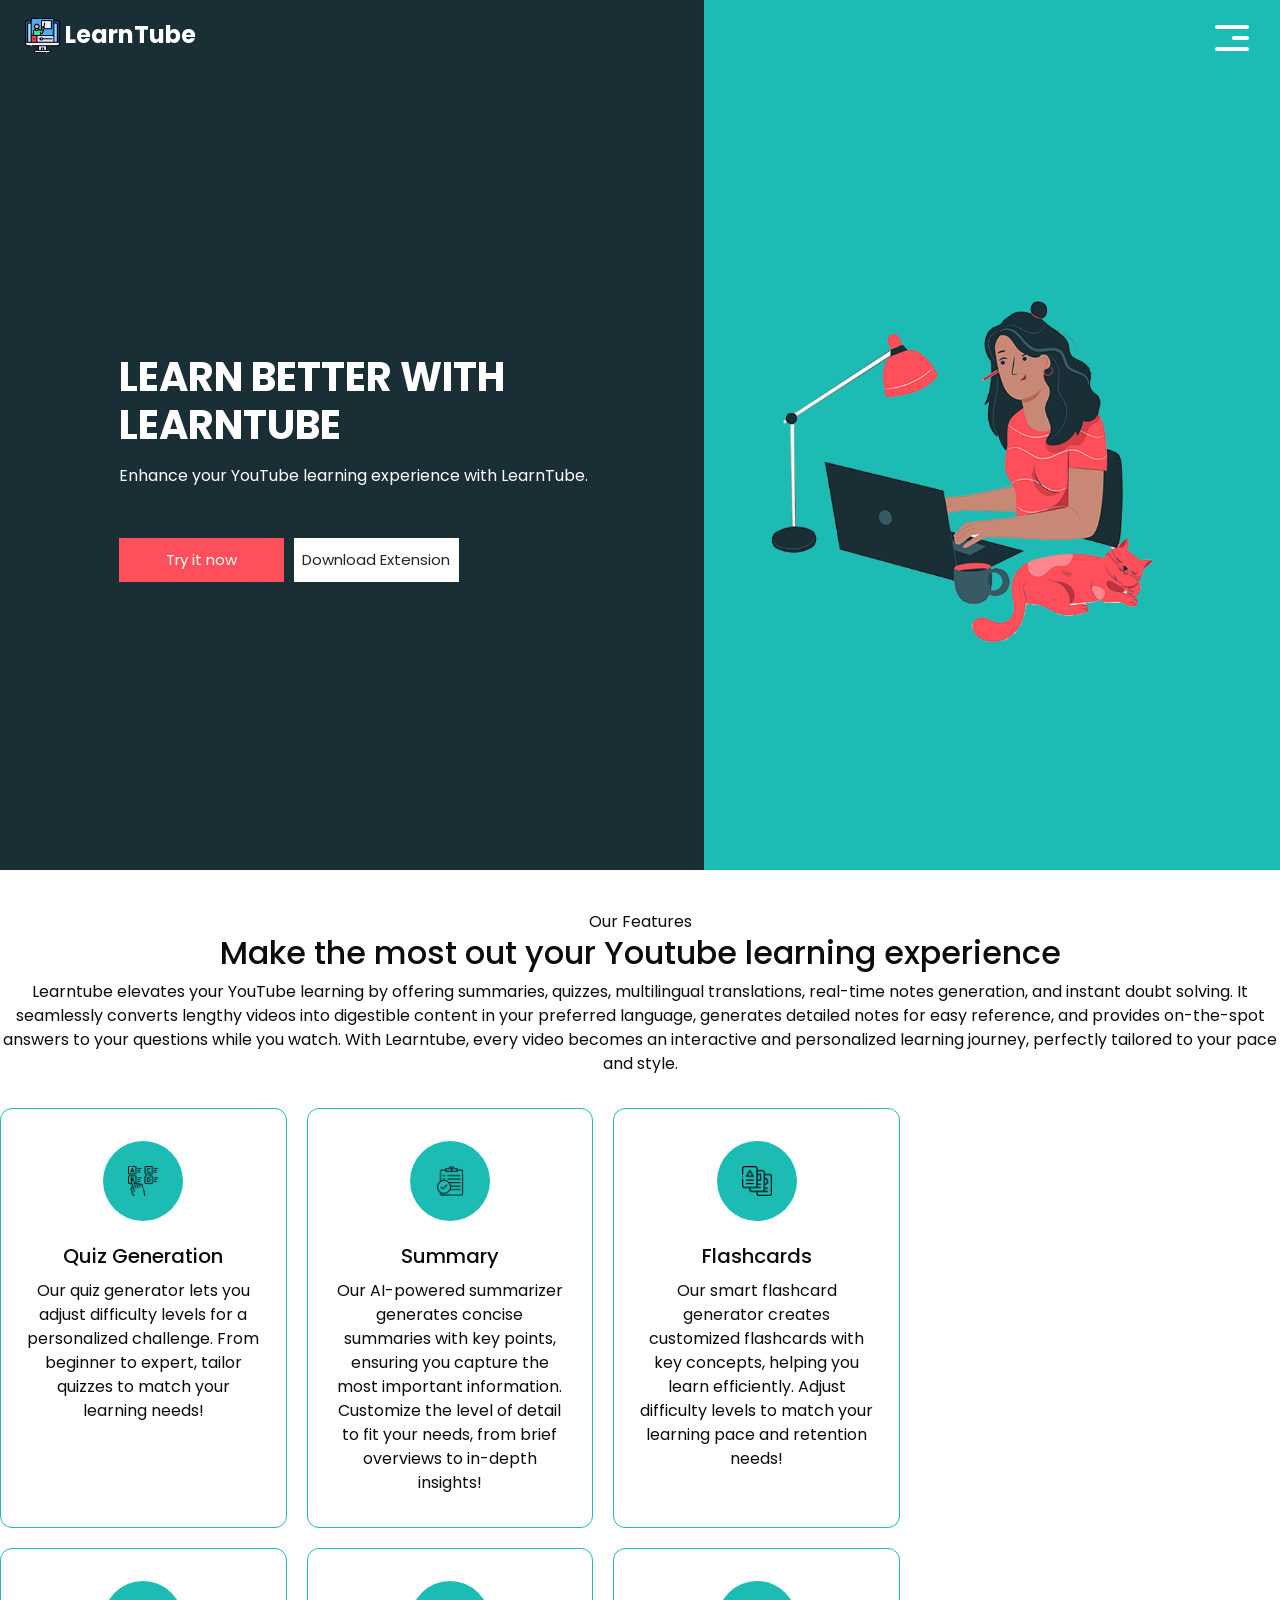
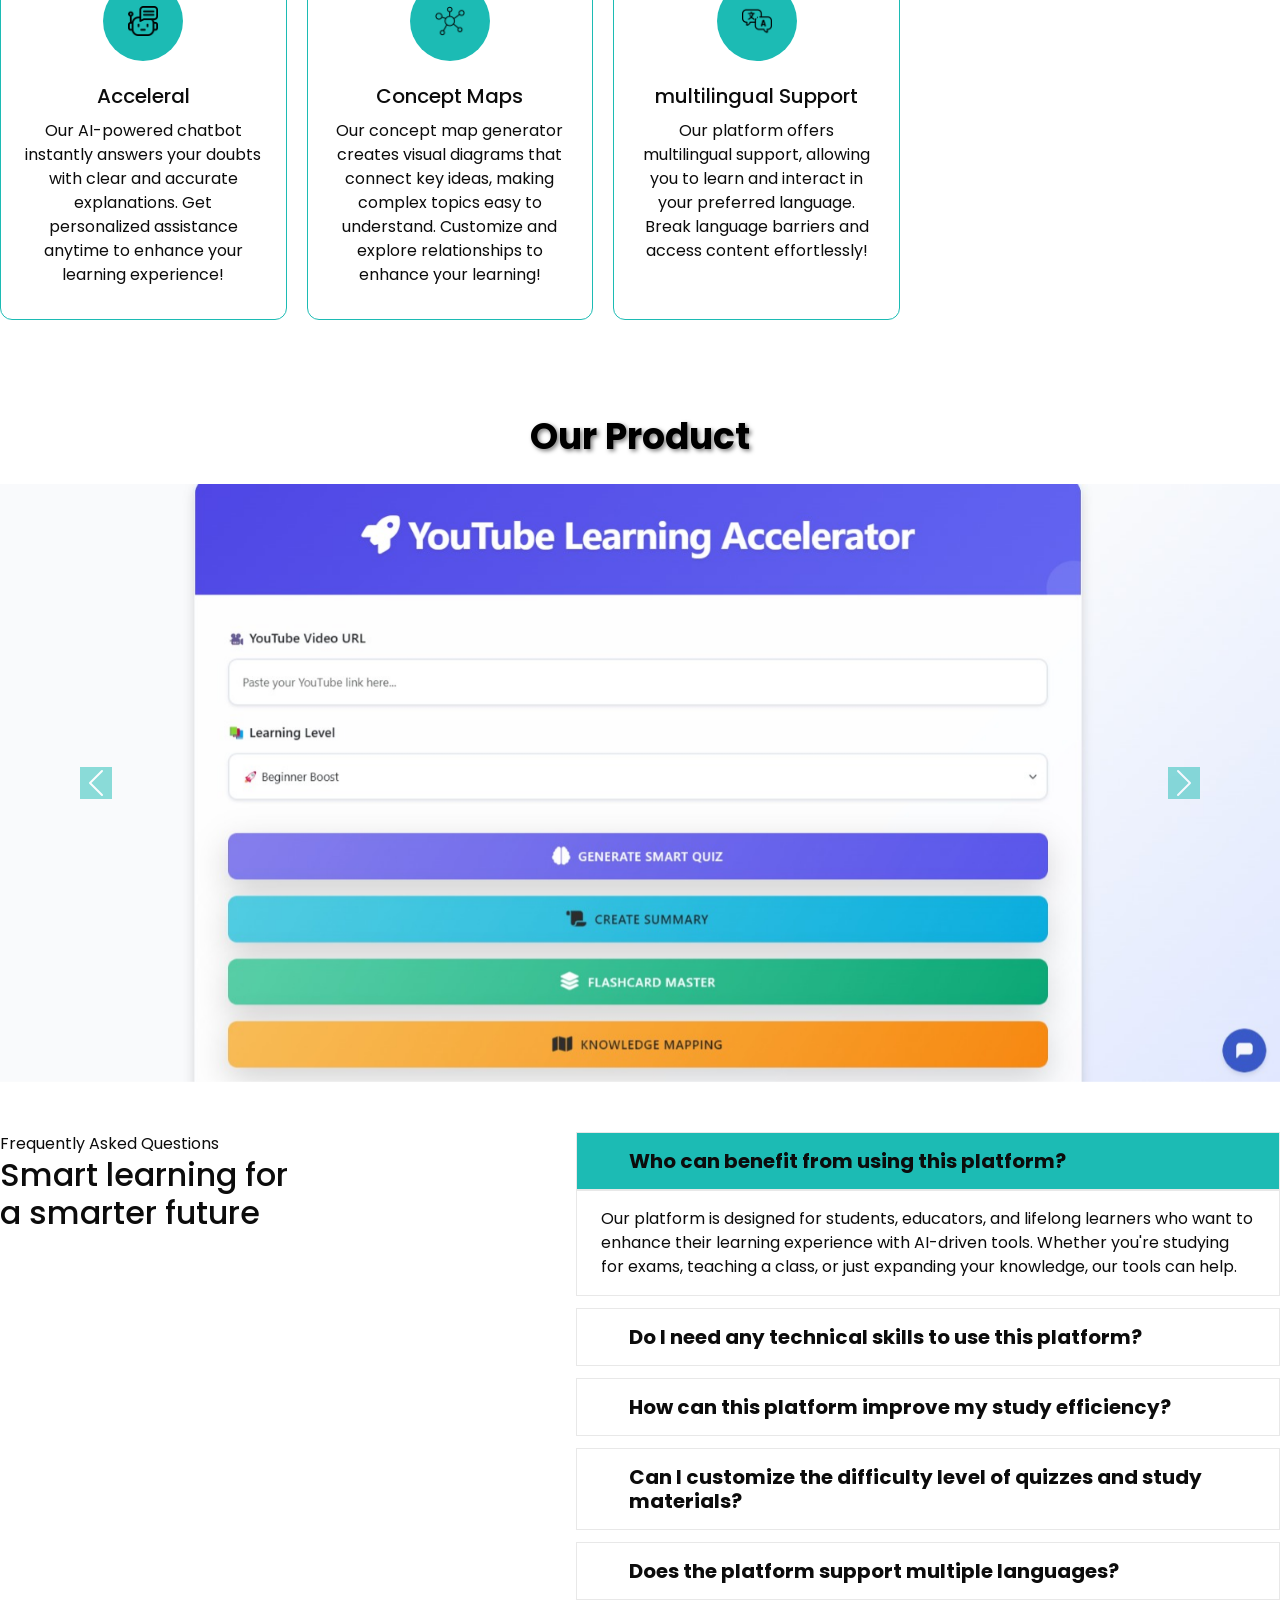
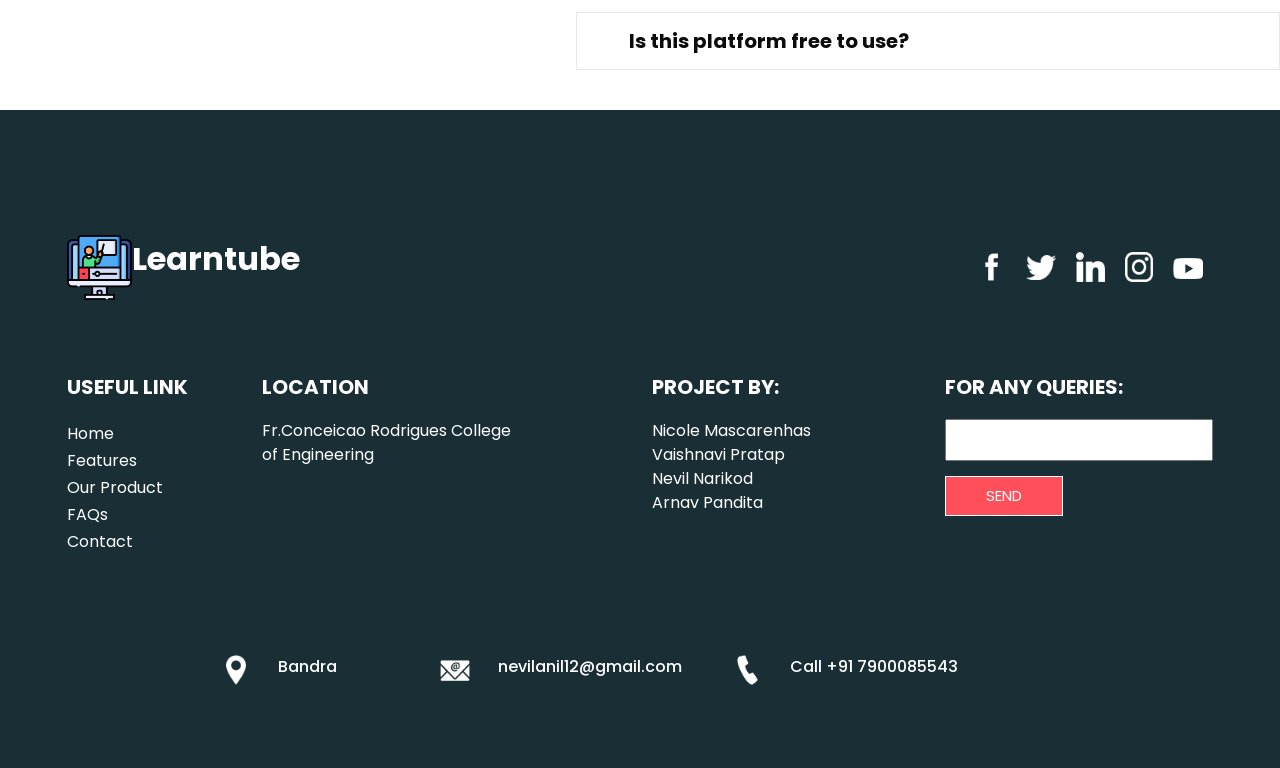
==== LearnTube website final/LearnTube website final/Learntube-html/index.html @ 172c5033 "first commit" ====
<!DOCTYPE html>
<html>

<head>
  <!-- Basic -->
  <meta charset="utf-8" />
  <meta http-equiv="X-UA-Compatible" content="IE=edge" />
  <!-- Mobile Metas -->
  <meta name="viewport" content="width=device-width, initial-scale=1, shrink-to-fit=no" />
  <!-- Site Metas -->
  <meta name="keywords" content="" />
  <meta name="description" content="" />
  <meta name="author" content="" />

  <title>LearnTube</title>

  <!-- bootstrap core css -->
  <link rel="stylesheet" type="text/css" href="css/bootstrap.css" />

  <link href="https://fonts.googleapis.com/css?family=Poppins:400,700&display=swap" rel="stylesheet">
  <link href="https://cdn.jsdelivr.net/npm/bootstrap@5.3.0-alpha1/dist/css/bootstrap.min.css" rel="stylesheet">
  <style>
    /* Ensure images fit within the carousel container */
    .learntube-carousel-img {
      width: 100%;
      height: auto; /* Maintain aspect ratio */
      object-fit: contain; /* Ensures the image fits fully without cropping */
    }

    /* Style the arrows (previous and next) */
    .carousel-control-prev-icon,
    .carousel-control-next-icon {
      background-color: #1cbbb4;  /* Make arrows black */
    }

    /* Add padding to the top and bottom of the carousel */
    .learntube-carousel-section {
      padding-top: 50px;
      padding-bottom: 50px;
    }

    /* Title at the top center */
    .carousel-product-title {
      color: #000000;
      font-size: 36px;
      font-weight: bold;
      text-align: center;
      margin-bottom: 20px; /* Space between title and carousel */
      text-shadow: 2px 2px 4px rgba(0, 0, 0, 0.5);
    }
  </style>
  <!-- Custom styles for this template -->
  <link href="css/style.css" rel="stylesheet" />
  <!-- responsive style -->
  <link href="css/responsive.css" rel="stylesheet" />
</head>

<body>
  <div class="hero_area">
    <!-- header section strats -->
    <header class="header_section">
      <div class="container-fluid">
        <nav class="navbar navbar-expand-lg custom_nav-container">
          <a class="navbar-brand" href="index.html">
            <img src="images/online-lesson.png" alt="" />
            <span>
              LearnTube
            </span>
          </a>
          <button class="navbar-toggler" type="button" data-toggle="collapse" data-target="#navbarSupportedContent" aria-controls="navbarSupportedContent" aria-expanded="false" aria-label="Toggle navigation">
            <span class="navbar-toggler-icon"></span>
          </button>

          <div class="collapse navbar-collapse" id="navbarSupportedContent">
            <ul class="navbar-nav  ">
              <li class="nav-item ">
                <a class="nav-link" href="#home">Home <span class="sr-only">(current)</span></a>
              </li>
              <li class="nav-item">
                <a class="nav-link" href="#features"> Features</a>
              </li>
              <li class="nav-item active">
                <a class="nav-link" href="#product">Our Product </a>
              </li>
              <li class="nav-item">
                <a class="nav-link" href="#faqs"> FAQs </a>
              </li>
              <li class="nav-item">
                <a class="nav-link" href="#info"> Contact </a>
              </li>
            </ul>
            <div class="user_option">
              <a href="">
                
              </a>
              
            </div>
          </div>
          <div>
            <div class="custom_menu-btn ">
              <button>
                <span class=" s-1">

                </span>
                <span class="s-2">

                </span>
                <span class="s-3">

                </span>
              </button>
            </div>
          </div>

        </nav>
      </div>
    </header>
    <!-- end header section -->
    <!-- slider section -->
    <section class="slider_section" id="home">
      <div class="container-fluid">
          <div class="row">
              <div class="col-md-5 offset-md-1">
                  <div class="detail-box">
                      <h1>
                          Learn better with LearnTube
                      </h1>
                      <p>
                          Enhance your YouTube learning experience with LearnTube.
                      </p>
                      <div class="btn-box">
                          <a href="http://localhost:5000/" class="btn-1">
                              Try it now
                          </a>
                          <a href="#" class="btn-2">
                              Download Extension
                          </a>
                      </div>
                  </div>
              </div>
              <div class="offset-md-1 col-md-4 img-container">
                  <div class="img-box">
                      <img src="images/slider-img.png" alt="LearnTube Image">
                  </div>
              </div>
          </div>
      </div>
  </section>
  
    <!-- end slider section -->
  </div>



  <!-- category section -->
<section id="services-1188">
  <div class="cs-container" id="features">
      <div class="cs-content">
          <span class="cs-topper">Our Features</span>
          <h2 class="cs-title">Make the most out your Youtube learning experience</h2>
          <p class="cs-text">
            Learntube elevates your YouTube learning by offering summaries, quizzes, multilingual translations, real-time notes generation, and instant doubt solving. It seamlessly converts lengthy videos into digestible content in your preferred language, generates detailed notes for easy reference, and provides on-the-spot answers to your questions while you watch. With Learntube, every video becomes an interactive and personalized learning journey, perfectly tailored to your pace and style.            </p>
          </p>
      </div>
      <ul class="cs-card-group">
          <li class="cs-item">
              <picture class="cs-picture">
                  <img class="cs-icon"
                          src="images/choose.png"
                          loading="lazy" decoding="async" alt="icon" width="33" height="38" aria-hidden="true">
              </picture>
              <!-- Text Grouped For Flexbox-->
              <div class="cs-text-group">
                  <h3 class="cs-h3">Quiz Generation</h3>
                  <p class="cs-item-text">Our quiz generator lets you adjust difficulty levels for a personalized challenge. From beginner to expert, tailor quizzes to match your learning needs!</p>
              </div>
          </li>
          <li class="cs-item">
              <picture class="cs-picture">
                  <img class="cs-icon" src="images/summary.png"
                          loading="lazy" decoding="async" alt="icon" width="33" height="38" aria-hidden="true">
              </picture>
              <!-- Text Grouped For Flexbox-->
              <div class="cs-text-group">
                  <h3 class="cs-h3">Summary</h3>
                  <p class="cs-item-text">Our AI-powered summarizer generates concise summaries with key points, ensuring you capture the most important information. Customize the level of detail to fit your needs, from brief overviews to in-depth insights!</p>
              </div>
          </li>
          <li class="cs-item">
              <picture class="cs-picture">
                  <img class="cs-icon"
                          src="images/flash-card.png"
                          loading="lazy" decoding="async" alt="icon" width="33" height="38" aria-hidden="true">
              </picture>
              <!-- Text Grouped For Flexbox-->
              <div class="cs-text-group">
                  <h3 class="cs-h3">Flashcards</h3>
                  <p class="cs-item-text">Our smart flashcard generator creates customized flashcards with key concepts, helping you learn efficiently. Adjust difficulty levels to match your learning pace and retention needs!</p>
              </div>
          </li>
          <li class="cs-item">
              <picture class="cs-picture">
                  <img class="cs-icon"
                          src="images/chatbot.png" loading="lazy"
                          decoding="async" alt="icon" width="33" height="38" aria-hidden="true">
              </picture>
              <!-- Text Grouped For Flexbox-->
              <div class="cs-text-group">
                  <h3 class="cs-h3">Acceleral</h3>
                  <p class="cs-item-text">Our AI-powered chatbot instantly answers your doubts with clear and accurate explanations. Get personalized assistance anytime to enhance your learning experience!</p>
              </div>
          </li>
          <li class="cs-item">
              <picture class="cs-picture">
                  <img class="cs-icon"
                          src="images/map.png" loading="lazy"
                          decoding="async" alt="icon" width="33" height="38" aria-hidden="true">
              </picture>
              <!-- Text Grouped For Flexbox-->
              <div class="cs-text-group">
                  <h3 class="cs-h3">Concept Maps</h3>
                  <p class="cs-item-text">Our concept map generator creates visual diagrams that connect key ideas, making complex topics easy to understand. Customize and explore relationships to enhance your learning!</p>
              </div>
          </li>
          <li class="cs-item">
              <picture class="cs-picture">
                  <img class="cs-icon"
                          src="images/translate (1).png"
                          loading="lazy" decoding="async" alt="icon" width="33" height="38" aria-hidden="true">
              </picture>
              <!-- Text Grouped For Flexbox-->
              <div class="cs-text-group">
                  <h3 class="cs-h3">multilingual Support</h3>
                  <p class="cs-item-text">Our platform offers multilingual support, allowing you to learn and interact in your preferred language. Break language barriers and access content effortlessly!</p>
              </div>
          </li>
      </ul>
      
  </div>
</section>
                              

  <!-- end category section -->

  <!-- about section -->
  <section class="learntube-carousel-section" id="product">
    <div class="carousel-product-title">Our Product</div>
    <div id="learntubeCarousel" class="carousel slide" data-bs-ride="carousel">
      <!-- Inner wrapper for carousel items -->
      <div class="carousel-inner">
        <!-- First image -->
        <div class="carousel-item active">
          <img src="images/Learntube1.jpg" class="d-block w-100 learntube-carousel-img" alt="Image 1">
        </div>
        <!-- Second image -->
        <div class="carousel-item">
          <img src="images/Learntube2.jpg" class="d-block w-100 learntube-carousel-img" alt="Image 2">
        </div>
        <!-- Third image -->
        <div class="carousel-item">
          <img src="images/Learntube3.jpg" class="d-block w-100 learntube-carousel-img" alt="Image 3">
        </div>
        <!-- Fourth image -->
        <div class="carousel-item">
          <img src="images/Learntube4.jpg" class="d-block w-100 learntube-carousel-img" alt="Image 4">
        </div>
        <!-- Fifth image -->
        <div class="carousel-item">
          <img src="images/Learntube5.jpg" class="d-block w-100 learntube-carousel-img" alt="Image 5">
        </div>
        <!-- Sixth image -->
        <div class="carousel-item">
          <img src="images/Learntube6.jpg" class="d-block w-100 learntube-carousel-img" alt="Image 6">
        </div>
        <!-- Seventh image -->
        <div class="carousel-item">
          <img src="images/Learntube7.jpg" class="d-block w-100 learntube-carousel-img" alt="Image 7">
        </div>
      </div>
  
      <!-- Carousel controls (Previous and Next buttons) -->
      <button class="carousel-control-prev" type="button" data-bs-target="#learntubeCarousel" data-bs-slide="prev">
        <span class="carousel-control-prev-icon" aria-hidden="true"></span>
        <span class="visually-hidden">Previous</span>
      </button>
      <button class="carousel-control-next" type="button" data-bs-target="#learntubeCarousel" data-bs-slide="next">
        <span class="carousel-control-next-icon" aria-hidden="true"></span>
        <span class="visually-hidden">Next</span>
      </button>
    </div>
  </section>
  
  
  
  




  <!-- end about section -->

  <!-- freelance section -->

  <!-- ============================================ -->
<!--                    FAQ                       -->
<!-- ============================================ -->

<section id="faq-1741">
  <div class="cs-container" id="faqs">
      <div class="cs-content">
          <span class="cs-topper">Frequently Asked Questions</span>
          <h2 class="cs-title">Smart learning for a smarter future</h2>
          
      </div>
      <div class="cs-flex-group">
          <ul class="cs-faq-group">
              <!-- Active class added as default -->
              <li class="cs-faq-item active">
                  <button class="cs-button">
                      <span class="cs-button-text">
                        Who can benefit from using this platform?
                      </span>
                  </button>
                  <p class="cs-item-text">
                    Our platform is designed for students, educators, and lifelong learners who want to enhance their learning experience with AI-driven tools. Whether you're studying for exams, teaching a class, or just expanding your knowledge, our tools can help.                  </p>
              </li>
              <li class="cs-faq-item">
                  <button class="cs-button">
                      <span class="cs-button-text">
                        Do I need any technical skills to use this platform?
                      </span>
                  </button>
                  <p class="cs-item-text">
                    No, our platform is user-friendly and requires no technical expertise. Simply select the tools you need, and our system will handle the rest, making learning accessible for everyone.
                  </p>
              </li>
              <li class="cs-faq-item">
                  <button class="cs-button">
                      <span class="cs-button-text">
                        How can this platform improve my study efficiency?
                      </span>
                  </button>
                  <p class="cs-item-text">
                    By automating tasks like summarization, quiz creation, and flashcard generation, our platform helps you focus on understanding concepts rather than organizing materials. This saves time and allows for more effective learning. 
                  </p>
              </li>
              <li class="cs-faq-item">
                  <button class="cs-button">
                      <span class="cs-button-text">
                        Can I customize the difficulty level of quizzes and study materials?
                      </span>
                  </button>
                  <p class="cs-item-text">
                    Yes! Our platform allows you to adjust the difficulty level of quizzes and summaries based on your learning needs. Whether you're a beginner or an advanced learner, you can tailor the content to match your skill level. 
                  </p>
              </li>
              <li class="cs-faq-item">
                  <button class="cs-button">
                      <span class="cs-button-text">
                        Does the platform support multiple languages?
                      </span>
                  </button>
                  <p class="cs-item-text">
                    Yes, our multilingual support ensures that users can generate quizzes, summaries, and flashcards in different languages. This makes learning more accessible and inclusive for a global audience. 
                  </p>
              </li>
              <li class="cs-faq-item">
                  <button class="cs-button">
                      <span class="cs-button-text">
                        Is this platform free to use?
                      </span>
                  </button>
                  <p class="cs-item-text">
                    We offer both free and premium plans, so you can access core features at no cost or upgrade for additional benefits. This way, you can explore the platform before deciding if advanced features are right for you. 
                  </p>
              </li>
          </ul>
      </div>
  </div>
  
</section>
                              
  <!-- end freelance section -->





  <!-- info section -->

  <section class="info_section ">
    <div class="info_container layout_padding-top" id="info">
      <div class="container">
        <div class="info_top">
          <div class="info_logo">
            <img src="images/online-lesson.png" alt="" />
            <span>
              Learntube
            </span>
          </div>
          <div class="social_box">
            <a href="#">
              <img src="images/fb.png" alt="">
            </a>
            <a href="#">
              <img src="images/twitter.png" alt="">
            </a>
            <a href="#">
              <img src="images/linkedin.png" alt="">
            </a>
            <a href="#">
              <img src="images/instagram.png" alt="">
            </a>
            <a href="#">
              <img src="images/youtube.png" alt="">
            </a>
          </div>
        </div>

        <div class="info_main">
          <div class="row">
            <div class="col-md-3 col-lg-2">
              <div class="info_link-box">
                <h5>
                  Useful Link
                </h5>
                <ul>
                  <li class=" active">
                    <a class="" href="#home">Home <span class="sr-only">(current)</span></a>
                  </li>
                  <li class="">
                    <a class="" href="#features">Features </a>
                  </li>
                  <li class="">
                    <a class="" href="#product">Our Product </a>
                  </li>
                  <li class="">
                    <a class="" href="#faqs">FAQs </a>
                  </li>
                  <li class="">
                    <a class="" href="#info">Contact </a>
                  </li>
                </ul>
              </div>
            </div>
            <div class="col-md-3 ">
              <h5>
                Location
              </h5>
              <p>
                Fr.Conceicao Rodrigues College of Engineering
              </p>
            </div>

            <div class="col-md-3 col-lg-2 offset-lg-1">
              <h5>
                Project by:
              </h5>
              <p>
                Nicole Mascarenhas<br>
                Vaishnavi Pratap<br>
                Nevil Narikod<br>
                Arnav Pandita<br>
              </p>
            </div>

            <div class="col-md-3  offset-lg-1">
              <div class="info_form ">
                <h5>
                  For any queries:
                </h5>
                <form action="">
                  <input type="email" placeholder="">
                  <button>
                    Send
                  </button>
                </form>
              </div>
            </div>
          </div>
        </div>
        <div class="row">
          <div class="col-lg-9 col-md-10 mx-auto">
            <div class="info_contact layout_padding2">
              <div class="row">
                <div class="col-md-3">
                  <a href="#" class="link-box">
                    <div class="img-box">
                      <img src="images/location.png" alt="">
                    </div>
                    <div class="detail-box">
                      <h6>
                        Bandra
                      </h6>
                    </div>
                  </a>
                </div>
                <div class="col-md-4">
                  <a href="#" class="link-box">
                    <div class="img-box">
                      <img src="images/mail.png" alt="">
                    </div>
                    <div class="detail-box">
                      <h6>
                        nevilanil12@gmail.com
                      </h6>
                    </div>
                  </a>
                </div>
                <div class="col-md-5">
                  <a href="#" class="link-box">
                    <div class="img-box">
                      <img src="images/call.png" alt="">
                    </div>
                    <div class="detail-box">
                      <h6>
                        Call +91 7900085543
                      </h6>
                    </div>
                  </a>
                </div>
              </div>
            </div>
          </div>
        </div>

      </div>
    </div>
  </section>

  <!-- end info section -->

  <script src="js/jquery-3.4.1.min.js"></script>
  <script src="js/bootstrap.js"></script>
  <script src="js/custom.js"></script>
  <script src="https://code.jquery.com/jquery-3.6.0.min.js"></script>
  <!-- Include Bootstrap CSS and JS (Bootstrap 5.3.x) -->
  
  <script src="https://cdn.jsdelivr.net/npm/bootstrap@5.3.0-alpha1/dist/js/bootstrap.bundle.min.js"></script>


</body>
</body>

</html>
---- LearnTube website final/LearnTube website final/Learntube-html/css/style.css ----
body {
  font-family: 'Poppins', sans-serif;
  color: #0c0c0c;
  background-color: #ffffff;
}

.layout_padding {
  padding-top: 90px;
  padding-bottom: 90px;
}



.layout_padding2 {
  padding: 45px 0;
}

.layout_padding2-top {
  padding-top: 45px;
  padding-bottom: 45px;
}

.layout_padding2-bottom {
  padding-bottom: 45px;
}

.layout_padding-top {
  padding-top: 90px;
}

.layout_padding-bottom {
  padding-bottom: 90px;
}

.heading_container {
  display: -webkit-box;
  display: -ms-flexbox;
  display: flex;
}

.heading_container h2 {
  font-weight: bold;
  text-transform: uppercase;
}

/*header section*/
.hero_area {
  height: calc(100vh - 30px);
  background: -webkit-gradient(linear, left top, right top, color-stop(55%, #1a2e35), color-stop(55%, #1cbbb4));
  background: linear-gradient(to right, #1a2e35 55%, #1cbbb4 55%);
  display: -webkit-box;
  display: -ms-flexbox;
  display: flex;
  -webkit-box-orient: vertical;
  -webkit-box-direction: normal;
      -ms-flex-direction: column;
          flex-direction: column;
  position: relative;
}

.sub_page .hero_area {
  height: auto;
  background: none;
  background-color: #1a2e35;
}

.hero_area.sub_pages {
  height: auto;
}

.header_section {
  overflow-x: hidden;
}

.header_section .container-fluid {
  padding-right: 25px;
  padding-left: 25px;
}

.header_section .nav_container {
  margin: 0 auto;
}

.header_section .user_option {
  display: -webkit-box;
  display: -ms-flexbox;
  display: flex;
  -webkit-box-align: center;
      -ms-flex-align: center;
          align-items: center;
}

.header_section .user_option a {
  display: -webkit-box;
  display: -ms-flexbox;
  display: flex;
  color: #ffffff;
  -webkit-box-align: center;
      -ms-flex-align: center;
          align-items: center;
}

.header_section .user_option a img {
  min-width: 20px;
  height: 20px;
  margin-right: 5px;
}

.custom_nav-container.navbar-expand-lg .navbar-nav .nav-item .nav-link {
  padding: 10px 15px;
  color: #ffffff;
  text-align: center;
}

a,
a:hover,
a:focus {
  text-decoration: none;
}

a:hover,
a:focus {
  color: initial;
}

.btn,
.btn:focus {
  outline: none !important;
  -webkit-box-shadow: none;
          box-shadow: none;
}

.custom_nav-container .nav_search-btn {
  background-image: url(../images/search-icon.png);
  background-size: 17px;
  background-repeat: no-repeat;
  background-position-y: 7px;
  width: 35px;
  height: 35px;
  padding: 0;
  border: none;
}

.custom_nav-container form {
  padding-top: 7px;
}

.navbar-brand {
  margin-right: 5%;
  display: -webkit-box;
  display: -ms-flexbox;
  display: flex;
  -webkit-box-align: center;
      -ms-flex-align: center;
          align-items: center;
}

.navbar-brand img {
  width: 35px;
  margin-right: 5px;
}

.navbar-brand span {
  font-weight: bold;
  color: #ffffff;
  font-size: 24px;
}

.custom_nav-container {
  z-index: 99999;
  padding: 0;
  height: 70px;
}

.custom_nav-container .navbar-toggler {
  outline: none;
}

.custom_nav-container .navbar-toggler .navbar-toggler-icon {
  background-image: url(../images/menu.png);
  background-size: 30px;
  width: 32px;
  height: 32px;
}

.lg_toggl-btn {
  background-color: transparent;
  border: none;
  outline: none;
  width: 56px;
  height: 40px;
  cursor: pointer;
}

.lg_toggl-btn:focus {
  outline: none;
}

.login_btn-container {
  padding-top: 30px;
}

.login_btn-container a {
  color: #1cbbb4;
  text-transform: uppercase;
}

/*end header section*/
/* slider section */
.slider_section {
  -webkit-box-flex: 1;
      -ms-flex: 1;
          flex: 1;
  display: -webkit-box;
  display: -ms-flexbox;
  display: flex;
  -webkit-box-align: center;
      -ms-flex-align: center;
          align-items: center;
  position: relative;
}

.slider_section .row {
  -webkit-box-align: center;
      -ms-flex-align: center;
          align-items: center;
}

.slider_section .row > div {
  position: unset;
}

.slider_section .detail-box h1 {
  color: #ffffff;
  font-weight: bold;
  text-transform: uppercase;
}

.slider_section .detail-box p {
  color: #ffffff;
  margin-top: 15px;
}

.slider_section .detail-box .btn-box {
  display: -webkit-box;
  display: -ms-flexbox;
  display: flex;
  -ms-flex-wrap: wrap;
      flex-wrap: wrap;
  margin: 45px -5px 0 -5px;
}

.slider_section .detail-box .btn-box a {
  text-align: center;
  width: 165px;
  font-size: 15px;
  margin: 5px;
}

.slider_section .detail-box .btn-box .btn-1 {
  display: inline-block;
  padding: 10px 0;
  background-color: #ff4f5a;
  color: #ffffff;
  -webkit-transition: all 0.3s;
  transition: all 0.3s;
  border: 1px solid transparent;
  border-radius: 0;
}

.slider_section .detail-box .btn-box .btn-1:hover {
  background-color: transparent;
  border-color: #ff4f5a;
  color: #ff4f5a;
}

.slider_section .detail-box .btn-box .btn-2 {
  display: inline-block;
  padding: 10px 0;
  background-color: #ffffff;
  color: #252525;
  -webkit-transition: all 0.3s;
  transition: all 0.3s;
  border: 1px solid transparent;
  border-radius: 0;
}

.slider_section .detail-box .btn-box .btn-2:hover {
  background-color: transparent;
  border-color: #ffffff;
  color: #ffffff;
}

.slider_section .img-container .img-box img {
  width: 100%;
}

.slider_section #carouselExampleIndicators {
  position: unset;
  width: 100%;
}

.slider_section .carousel_btn-container {
  width: 120px;
  position: absolute;
  bottom: 0;
  display: -webkit-box;
  display: -ms-flexbox;
  display: flex;
  -webkit-box-pack: justify;
      -ms-flex-pack: justify;
          justify-content: space-between;
  left: 8.5%;
  z-index: 999;
  -webkit-transform: translateY(50%);
          transform: translateY(50%);
}

.slider_section .carousel_btn-container .carousel-control-prev,
.slider_section .carousel_btn-container .carousel-control-next {
  position: relative;
  width: 55px;
  height: 55px;
  border: none;
  border-radius: 100%;
  opacity: 1;
  background-repeat: no-repeat;
  background-size: 14px;
  background-position: center;
  background-color: #1cbbb4;
  margin: 2px;
}

.slider_section .carousel_btn-container .carousel-control-prev:hover,
.slider_section .carousel_btn-container .carousel-control-next:hover {
  background-color: #ff4f5a;
}

.slider_section .carousel_btn-container .carousel-control-prev {
  background-image: url(../images/prev.png);
}

.slider_section .carousel_btn-container .carousel-control-next {
  background-image: url(../images/next.png);
}

.slider_section ol.carousel-indicators {
  margin: 0;
  width: 75px;
  bottom: 45px;
  left: initial;
  right: 25px;
}

.slider_section ol.carousel-indicators li {
  border-radius: 100%;
  text-indent: 0px;
  text-align: center;
  line-height: 55px;
  color: #ffffff;
  background-color: transparent;
  opacity: 1;
  display: none;
}

.slider_section ol.carousel-indicators li.active {
  display: block;
}

.experience_section .row {
  -webkit-box-align: center;
      -ms-flex-align: center;
          align-items: center;
}

.experience_section .detail-box p {
  margin-top: 20px;
}

.experience_section .detail-box .btn-box {
  display: -webkit-box;
  display: -ms-flexbox;
  display: flex;
  -ms-flex-wrap: wrap;
      flex-wrap: wrap;
  margin: 45px -5px 0 -5px;
}

.experience_section .detail-box .btn-box a {
  text-align: center;
  width: 165px;
  font-size: 15px;
  margin: 5px;
}

.experience_section .detail-box .btn-box .btn-1 {
  display: inline-block;
  padding: 10px 0;
  background-color: #ff4f5a;
  color: #ffffff;
  -webkit-transition: all 0.3s;
  transition: all 0.3s;
  border: 1px solid transparent;
  border-radius: 0;
}

.experience_section .detail-box .btn-box .btn-1:hover {
  background-color: transparent;
  border-color: #ff4f5a;
  color: #ff4f5a;
}

.experience_section .detail-box .btn-box .btn-2 {
  display: inline-block;
  padding: 10px 0;
  background-color: #1a2e35;
  color: #ffffff;
  -webkit-transition: all 0.3s;
  transition: all 0.3s;
  border: 1px solid transparent;
  border-radius: 0;
}

.experience_section .detail-box .btn-box .btn-2:hover {
  background-color: transparent;
  border-color: #1a2e35;
  color: #1a2e35;
}

.experience_section .img-box img {
  width: 100%;
}

.category_section {
  background-color: #1cbbb4;
  color: #ffffff;
  text-align: center;
}

.category_section .heading_container {
  -webkit-box-pack: center;
      -ms-flex-pack: center;
          justify-content: center;
}

.category_section .heading_container h2 {
  border-bottom: 1px solid #ffffff;
}

.category_section .category_container {
  display: -webkit-box;
  display: -ms-flexbox;
  display: flex;
  -ms-flex-wrap: wrap;
      flex-wrap: wrap;
  -webkit-box-pack: justify;
      -ms-flex-pack: justify;
          justify-content: space-between;
  margin-top: 25px;
}

.category_section .category_container .box {
  display: -webkit-box;
  display: -ms-flexbox;
  display: flex;
  -webkit-box-orient: vertical;
  -webkit-box-direction: normal;
      -ms-flex-direction: column;
          flex-direction: column;
  -webkit-box-align: center;
      -ms-flex-align: center;
          align-items: center;
  margin: 10px 0;
  min-width: 130px;
  -ms-flex-preferred-size: 26%;
      flex-basis: 26%;
}

.category_section .category_container .box .img-box {
  width: 120px;
  height: 120px;
  display: -webkit-box;
  display: -ms-flexbox;
  display: flex;
  -webkit-box-pack: center;
      -ms-flex-pack: center;
          justify-content: center;
  -webkit-box-align: center;
      -ms-flex-align: center;
          align-items: center;
}

.about_section {
  text-align: center;
}

.about_section .img-box img {
  width: 100%;
}

.about_section .detail-box h2 {
  font-weight: bold;
  text-transform: uppercase;
}

.about_section .detail-box p {
  margin-top: 15px;
}

.about_section .detail-box a {
  display: inline-block;
  padding: 10px 45px;
  background-color: #ff4f5a;
  color: #ffffff;
  -webkit-transition: all 0.3s;
  transition: all 0.3s;
  border: 1px solid transparent;
  border-radius: 0;
  margin-top: 25px;
}

.about_section .detail-box a:hover {
  background-color: transparent;
  border-color: #ff4f5a;
  color: #ff4f5a;
}

.freelance_section .row {
  -webkit-box-align: center;
      -ms-flex-align: center;
          align-items: center;
}

.freelance_section .tab_container .t-link-box {
  margin: 25px 0;
  display: -webkit-box;
  display: -ms-flexbox;
  display: flex;
  -webkit-box-align: center;
      -ms-flex-align: center;
          align-items: center;
  cursor: pointer;
}

.freelance_section .tab_container .t-link-box .img-box {
  width: 90px;
  height: 90px;
  min-width: 90px;
  min-height: 90px;
  display: -webkit-box;
  display: -ms-flexbox;
  display: flex;
  -webkit-box-pack: center;
      -ms-flex-pack: center;
          justify-content: center;
  -webkit-box-align: center;
      -ms-flex-align: center;
          align-items: center;
  background-color: #1a2e35;
  border-radius: 100%;
  margin-right: 35px;
}

.freelance_section .tab_container .t-link-box .img-box img {
  width: auto;
  height: auto;
  max-width: 45px;
  max-height: 45px;
}

.freelance_section .tab_container .t-link-box .detail-box h5 {
  font-weight: bold;
  color: #ff4f5a;
}

.freelance_section .tab_container .t-link-box .detail-box h3 {
  font-weight: bold;
  color: #252525;
}

.freelance_section .tab_container .t-link-box[aria-expanded="true"] .img-box, .freelance_section .tab_container .t-link-box:hover .img-box {
  background-color: #1cbbb4;
}

.freelance_section .img-box img {
  width: 100%;
}

.client_section .heading_container {
  -webkit-box-pack: center;
      -ms-flex-pack: center;
          justify-content: center;
  margin-bottom: 25px;
}

.client_section .detail-box {
  text-align: center;
  margin: 25px 35px;
  padding: 45px 65px 35px 65px;
  -webkit-box-shadow: 0px 0px 20px 0 rgba(0, 0, 0, 0.2);
          box-shadow: 0px 0px 20px 0 rgba(0, 0, 0, 0.2);
}

.client_section .detail-box h4 {
  font-weight: bold;
}

.client_section .detail-box p {
  margin-top: 15px;
  margin-bottom: 25px;
}

.client_section .carousel-control-prev,
.client_section .carousel-control-next {
  top: 50%;
  width: 65px;
  height: 65px;
  border: none;
  border-radius: 100%;
  opacity: 1;
  background-repeat: no-repeat;
  background-size: 10px;
  background-position: center;
  background-color: #1a2e35;
  margin: 2px;
  -webkit-transform: translateY(-50%);
          transform: translateY(-50%);
}

.client_section .carousel-control-prev {
  background-image: url(../images/prev-angle.png);
}

.client_section .carousel-control-next {
  background-image: url(../images/next-angle.png);
}

/* info section */
.info_section {
  position: relative;
  background-color: #1a2e35;
  color: #ffffff;
}

.info_section .heading_container {
  margin-bottom: 45px;
}

.info_section h5 {
  text-transform: uppercase;
  font-weight: bold;
  margin-bottom: 20px;
}

.info_section .info_top {
  display: -webkit-box;
  display: -ms-flexbox;
  display: flex;
  -webkit-box-align: center;
      -ms-flex-align: center;
          align-items: center;
  -webkit-box-pack: justify;
      -ms-flex-pack: justify;
          justify-content: space-between;
  margin-top: 35px;
  margin-bottom: 75px;
}

.info_section .info_top .info_logo {
  display: -webkit-box;
  display: -ms-flexbox;
  display: flex;
}

.info_section .info_top .info_logo img {
  width: 65px;
}

.info_section .info_top .info_logo span {
  color: #ffffff;
  font-weight: bold;
  font-size: 32px;
}

.info_section .info_top .social_box {
  display: -webkit-box;
  display: -ms-flexbox;
  display: flex;
  -webkit-box-align: center;
      -ms-flex-align: center;
          align-items: center;
}

.info_section .info_top .social_box a {
  margin: 0 10px;
}

.info_section .info_top .social_box a img {
  width: auto;
  height: auto;
  max-width: 30px;
  max-height: 30px;
}

.info_section a {
  text-transform: none;
}

.info_section ul {
  padding: 0;
}

.info_section ul li {
  list-style-type: none;
  margin: 3px 0;
}

.info_section ul li a {
  color: #ffffff;
}

.info_section .info_link-box {
  display: -webkit-box;
  display: -ms-flexbox;
  display: flex;
  -webkit-box-orient: vertical;
  -webkit-box-direction: normal;
      -ms-flex-direction: column;
          flex-direction: column;
}

.info_section .info_form form input {
  outline: none;
  width: 100%;
  padding: 7px 10px;
}

.info_section .info_form form button {
  display: inline-block;
  padding: 8px 40px;
  background-color: #ff4f5a;
  color: #ffffff;
  -webkit-transition: all 0.3s;
  transition: all 0.3s;
  border: 1px solid transparent;
  border-radius: 0;
  border: 1.5px solid #ffffff;
  margin-top: 15px;
  text-transform: uppercase;
  font-size: 15px;
}

.info_section .info_form form button:hover {
  background-color: transparent;
  border-color: #ff4f5a;
  color: #ff4f5a;
}

.info_section .info_contact .link-box {
  display: -webkit-box;
  display: -ms-flexbox;
  display: flex;
  -webkit-box-align: center;
      -ms-flex-align: center;
          align-items: center;
  margin: 30px 0;
  color: #ffffff;
}

.info_section .info_contact .link-box .img-box {
  display: -webkit-box;
  display: -ms-flexbox;
  display: flex;
  -webkit-box-pack: center;
      -ms-flex-pack: center;
          justify-content: center;
  -webkit-box-align: center;
      -ms-flex-align: center;
          align-items: center;
  min-width: 45px;
  min-height: 45px;
  margin-right: 20px;
}

.info_section .info_contact .link-box .img-box img {
  width: auto;
  height: auto;
  max-width: 30px;
  max-height: 30px;
}

/* end info section */
/* footer section*/
.footer_section {
  display: -webkit-box;
  display: -ms-flexbox;
  display: flex;
  -webkit-box-orient: vertical;
  -webkit-box-direction: normal;
      -ms-flex-direction: column;
          flex-direction: column;
  -webkit-box-pack: center;
      -ms-flex-pack: center;
          justify-content: center;
  background-color: #fdfeff;
}

.footer_section p {
  color: #171717;
  margin: 0;
  padding: 25px 0 20px 0;
  margin: 0 auto;
  text-align: center;
}

.footer_section a {
  color: #171717;
}

/* end footer section*/
#navbarSupportedContent {
  -webkit-transform: translateX(100vw);
          transform: translateX(100vw);
  opacity: 0;
  -webkit-transition: all 0.3s ease-in;
  transition: all 0.3s ease-in;
  -webkit-box-pack: justify;
      -ms-flex-pack: justify;
          justify-content: space-between;
  -webkit-box-align: center;
      -ms-flex-align: center;
          align-items: center;
}

#navbarSupportedContent.lg_nav-toggle {
  -webkit-transform: translateX(0);
          transform: translateX(0);
  opacity: 1;
}

.custom_menu-btn button {
  margin-top: 12px;
  outline: none;
  border: none;
  background-color: transparent;
}

.custom_menu-btn button span {
  display: block;
  width: 34px;
  height: 4px;
  background-color: #fff;
  margin: 7px 0;
  -webkit-transition: all 0.3s;
  transition: all 0.3s;
  border-radius: 10px;
}

.custom_menu-btn .s-2 {
  -webkit-transition: all 0.1s;
  transition: all 0.1s;
  width: 17px;
  margin-left: auto;
}

.menu_btn-style button .s-1 {
  -webkit-transform: rotate(45deg) translate(8px, 8px);
          transform: rotate(45deg) translate(8px, 8px);
}

.menu_btn-style button .s-2 {
  -webkit-transform: translateX(100px);
          transform: translateX(100px);
}

.menu_btn-style button .s-3 {
  -webkit-transform: rotate(-45deg) translate(8px, -8px);
          transform: rotate(-45deg) translate(8px, -8px);
}
/*# sourceMappingURL=style.css.map */

/*-- -------------------------- -->
<---          Services          -->
<--- -------------------------- -*/
/* Mobile - 360px */
@media only screen and (min-width: 0rem) {
  #services-1188 {
      padding: var(--sectionPadding);
  }
  #services-1188 .cs-container {
      max-width: 80rem;
      width: 100%;
      margin: auto;
      flex-direction: column;
      align-items: center;
      padding-top: 40px;
      padding-bottom: 40px;
      /* 48px - 64px */
      gap: clamp(3rem, 6vw, 4rem);
  }
  #services-1188 .cs-content {
      width: 100%;
      display: flex;
      flex-direction: column;
      /* centers content horizontally, set to flex-start to left align */
      align-items: center;
      /* set text align to left if content needs to be left aligned */
      text-align: center;
  }

  #services-1188 .cs-card-group {
      /* changes to 1280px at desktop */
      max-width: 56.25rem;
      width: 100%;
      margin: 0;
      padding: 0;
      display: grid;
      justify-content: center;
      gap: 1.5rem;
  }
  #services-1188 .cs-item {
      list-style: none;
      max-width: 23rem;
      width: 100%;
      margin: 0;
      box-sizing: border-box;
      padding: 2rem 1.5rem;
      border: 1px solid #1cbbb4;
      display: flex;
      flex-direction: column;
      align-items: center;
      text-align: left;
      border-radius: 12px;
  }

  #services-1188 .cs-item:hover {
    transform: translateY(-5px); /* Lift effect on hover */
    box-shadow: 0 8px 15px rgba(0, 0, 0, 0.1); /* Stronger shadow on hover */
  }
  
  #services-1188 .cs-picture {
      width: 5rem;
      height: 5rem;
      margin-bottom: 1.25rem;
      box-sizing: border-box;
      /* prevents border from affecting height and width */
      background-color: #1cbbb4;
      border-radius: 50%;
      display: flex;
      justify-content: center;
      align-items: center;
      position: relative;
      /* prevents flexbox from squishing it */
      flex: none;
  }
  #services-1188 .cs-icon {
      width: 1.875rem;
      height: auto;
      display: block;
      color: #1a2e35;
  }
  #services-1188 .cs-h3 {
      font-size: 1.25rem;
      line-height: 1.5em;
      margin: 0;
      margin-bottom: 0.5rem;
      color: var(--headerColor);
      text-align: center;
  }
  #services-1188 .cs-item-text {
      /* 14px - 16px */
      font-size: clamp(0.875rem, 1.5vw, 1rem);
      line-height: 1.5em;
      margin: 0;
      color: var(--bodyTextColor);
      text-align: center;
  }
  #services-1188 .cs-button-solid {
      font-size: 1rem;
      /* 46px - 56px */
      line-height: clamp(2.875rem, 5.5vw, 3.5rem);
      font-weight: 700;
      min-width: 9.375rem;
      margin: 0;
      /* prevents padding from adding to the width */
      box-sizing: border-box;
      padding: 0 1.5rem;
      color: #fff;
      background-color: var(--primary);
      text-decoration: none;
      display: inline-block;
      position: relative;
      z-index: 1;
      text-align: center;
  }
  #services-1188 .cs-button-solid:before {
      content: "";
      width: 0%;
      height: 100%;
      background: #000;
      opacity: 1;
      border-radius: 0.25rem;
      position: absolute;
      top: 0;
      left: 0;
      z-index: -1;
      transition: width 0.3s;
  }
  #services-1188 .cs-button-solid:hover:before {
      width: 100%;
  }
}
/* Tablet - 768px */
@media only screen and (min-width: 48rem) {
  #services-1188 .cs-card-group {
      grid-template-columns: repeat(3, 1fr);
      gap: 1.25rem;
  }
  #services-1188 .cs-item {
      margin: 0;
  }
}
/* Large Desktop - 1300px */
@media only screen and (min-width: 81.25rem) {
  #services-1188 .cs-card-group {
      max-width: 80rem;
  }
  #services-1188 .cs-item {
      max-width: none;
      padding: 2rem 1.5rem;
  }
}




/*-- -------------------------- -->
<---            FAQ             -->
<--- -------------------------- -*/

/* Mobile - 360px */
@media only screen and (min-width: 0rem) {
  #faq-1741 {
    padding: var(--sectionPadding);
    position: relative;
  }
  #faq-1741 .cs-container {
    width: 100%;
    /* changes to 1280px at desktop */
    max-width: 36.5rem;
    margin: auto;
    display: flex;
    flex-direction: column;
    align-items: center;
    padding-bottom: 40px;
    /* 48px - 64px */
    gap: clamp(3rem, 6vw, 4rem);
  }
  #faq-1741 .cs-content {
    /* set text align to left if content needs to be left aligned */
    text-align: center;
    width: 100%;
    display: flex;
    flex-direction: column;
    /* centers content horizontally, set to flex-start to left align */
    align-items: center;
  }
  #faq-1741 .cs-title {
    max-width: 15ch;
    margin: 0 0 2rem;
  }
  #faq-1741 .cs-button-solid {
    font-size: 1rem;
    font-weight: 700;
    /* 46px - 56px */
    line-height: clamp(2.875rem, 5.5vw, 3.5rem);
    text-align: center;
    text-decoration: none;
    min-width: 9.375rem;
    margin: 0;
    /* prevents padding from adding to the width */
    box-sizing: border-box;
    padding: 0 1.5rem;
    background-color: var(--primary);
    color: #fff;
    display: inline-block;
    position: relative;
    z-index: 1;
  }
  #faq-1741 .cs-button-solid:before {
    content: "";
    width: 0%;
    height: 100%;
    background: #000;
    opacity: 1;
    border-radius: 0.25rem;
    position: absolute;
    top: 0;
    left: 0;
    z-index: -1;
    transition: width 0.3s;
  }
  #faq-1741 .cs-button-solid:hover:before {
    width: 100%;
  }
  #faq-1741 .cs-faq-group {
    width: 100%;
    margin: 0;
    padding: 0;
    display: flex;
    flex-direction: column;
    justify-content: center;
    align-items: center;
    gap: 0.75rem;
  }
  #faq-1741 .cs-faq-item {
    list-style: none;
    width: 100%;
    /* clips all corners of the button that overlap the rounded border */
    overflow: hidden;
    transition: border-bottom 0.3s;
  }
  #faq-1741 .cs-faq-item.active .cs-button {
    background-color: #1cbbb4;
    color: var(--bodyTextColorWhite);
  }
  #faq-1741 .cs-faq-item.active .cs-button:before {
    background-color: var(--bodyTextColorWhite);
    transform: rotate(315deg);
  }
  #faq-1741 .cs-faq-item.active .cs-button:after {
    background-color: var(--bodyTextColorWhite);
    transform: rotate(-315deg);
  }
  #faq-1741 .cs-faq-item.active .cs-item-text {
    height: auto;
    /* 16px - 24px */
    padding: 1rem clamp(1rem, 2vw, 1.5rem);
    opacity: 1;
    border: 1px solid #e8e8e8;
  }
  #faq-1741 .cs-button {
    /* 16px - 20px */
    font-size: clamp(1rem, 2.5vw, 1.25rem);
    font-weight: bold;
    line-height: 1.2em;
    text-align: left;
    width: 100%;
    padding: 1rem;
    padding-left: 3.25rem;
    background-color: transparent;
    color: var(--headerColor);
    border: 1px solid #e8e8e8;
    display: block;
    position: relative;
    transition: background-color 0.3s, color 0.3s;
  }
  #faq-1741 .cs-button:hover {
    cursor: pointer;
  }
  #faq-1741 .cs-button:before {
    /* left line */
    content: "";
    width: 0.5rem;
    height: 0.125rem;
    background-color: var(--headerColor);
    opacity: 1;
    display: block;
    position: absolute;
    top: 45%;
    left: 1.125rem;
    transform: rotate(45deg);
    transition: transform 0.5s;
    /* animate the transform from the left side of the x axis, and the center of the y */
    transform-origin: left center;
  }
  #faq-1741 .cs-button:after {
    /* right line */
    content: "";
    width: 0.5rem;
    height: 0.125rem;
    background-color: var(--headerColor);
    opacity: 1;
    display: block;
    position: absolute;
    top: 45%;
    left: 1.3125rem;
    transform: rotate(-45deg);
    transition: transform 0.5s;
    /* animate the transform from the right side of the x axis, and the center of the y */
    transform-origin: right center;
  }
  #faq-1741 .cs-item-text {
    /* 14px - 16px */
    font-size: clamp(0.875rem, 1.5vw, 1rem);
    line-height: 1.5em;
    height: 0;
    margin: 0;
    /* clips the text so it doesn't show up */
    overflow: hidden;
    color: var(--bodyTextColor);
    opacity: 0;
    transition: opacity 0.3s, padding-bottom 0.3s;
  }
  #faq-1741 .cs-gallery {
    width: 100%;
    /* changes to 1720 at tablet */
    max-width: 36.5rem;
    margin: clamp(3rem, 6vw, 4rem) auto 0;
    padding: 0;
    display: grid;
    grid-template-columns: repeat(5, 1fr);
    /* 16px - 20px */
    gap: clamp(1rem, 1.5vw, 1.25rem);
  }
  #faq-1741 .cs-picture {
    /* 210px - 400px */
    min-height: clamp(13.125rem, 27vw, 25rem);
    display: block;
    grid-column: span 5;
    grid-row: span 1;
    position: relative;
  }
  #faq-1741 .cs-picture img {
    width: 100%;
    height: 100%;
    /* makes it act like a background image */
    object-fit: cover;
    position: absolute;
    top: 0;
    left: 0;
  }
}
/* Tablet - 768px */
@media only screen and (min-width: 48rem) {
  #faq-1741 .cs-gallery {
    max-width: 107.5rem;
  }
  #faq-1741 .cs-picture {
    grid-column: span 1;
  }
}
/* Desktop - 1024px */
@media only screen and (min-width: 64rem) {
  #faq-1741 .cs-container {
    max-width: 80rem;
    flex-direction: row;
    justify-content: space-between;
    align-items: stretch;
  }
  #faq-1741 .cs-content {
    text-align: left;
    width: 40%;
    align-items: flex-start;
    /* prevents flexbox from squishing it */
    flex: none;
  }
  #faq-1741 .cs-gallery {
    grid-template-columns: repeat(5, 1fr);
  }
  #faq-1741 .cs-picture {
    grid-column: span 1;
  }
  #faq-1741 .cs-picture:nth-of-type(4),
  #faq-1741 .cs-picture:nth-of-type(5) {
    grid-column: span 1;
  }
}
                                


/* Loading animation style */
.loading {
  display: none;
  border: 5px solid #f3f3f3; /* Light gray */
  border-top: 5px solid #3498db; /* Blue */
  border-radius: 50%;
  width: 30px;
  height: 30px;
  animation: spin 1s linear infinite;
  margin-left: 10px;
}

@keyframes spin {
  0% { transform: rotate(0deg); }
  100% { transform: rotate(360deg); }
}
---- LearnTube website final/LearnTube website final/Learntube-html/css/responsive.css ----
@media (max-width: 1120px) {}

@media (max-width: 992px) {
  .hero_area {
    height: auto;
  }

  #navbarSupportedContent {
    opacity: 1;
    transform: none;
    margin-top: 15px;
  }


  .navbar-toggler {
    padding: 0.25rem 0;
  }


  .header_section .user_option {
    display: none;
  }

  .custom_menu-btn {
    display: none;
  }

  .navbar-nav {
    align-items: center;
  }

  .custom_nav-container .navbar-toggler {
    margin-left: auto;
  }

  .custom_nav-container {
    padding: 15px 0;
    height: auto;
  }

  .slider_section {
    padding-top: 45px;
    padding-bottom: 120px;
  }

  .info_section .info_contact .link-box .img-box {
    margin-right: 8px;
  }

}

@media (max-width: 767px) {
  .hero_area {
    background: none;
    background-color: #1a2e35;
    /* background: linear-gradient(to bottom, #1a2e35 40%, #1cbbb4 40%); */
  }

  .slider_section {
    text-align: center;
    padding-bottom: 0;
  }

  .slider_section .detail-box {
    margin-bottom: 75px;
  }

  .slider_section .detail-box .btn-box {
    justify-content: center;
  }


  .img-container {
    padding: 0;
  }

  .slider_section .img-container .img-box {

    padding: 45px 0;
    background-color: #1cbbb4;
  }

  .experience_section .img-box {

    margin-bottom: 45px;

  }

  .category_section .category_container .box {
    flex-basis: 34%;
  }

  .client_section .detail-box {
    margin: 25px;
    padding: 45px 25px 35px 25px;
  }

  .client_section .carousel-control-prev,
  .client_section .carousel-control-next {
    top: 92%;
  }

  .info_section .info_top {

    flex-direction: column;

  }

  .info_section .info_top .social_box {
    margin-top: 35px;
  }

  .info_section .row>div {

    display: flex;
    flex-direction: column;
    align-items: center;
    text-align: center;
    margin-bottom: 25px;

  }

  .info_section .info_contact .link-box {
    margin: 0;
  }



}

@media (max-width: 576px) {
  .category_section .category_container {
    justify-content: center;
  }

  .category_section .category_container .box {
    flex-basis: 52%;
  }
}

@media (max-width: 480px) {}

@media (max-width: 420px) {
  .client_section .detail-box {
    margin: 25px 5px;
    box-shadow: 0px 0px 2px 0 rgba(0, 0, 0, 0.2);
  }

  .slider_section .carousel_btn-container {

    width: 100px;
  }

  .slider_section .carousel_btn-container .carousel-control-prev,
  .slider_section .carousel_btn-container .carousel-control-next {
    width: 45px;
    height: 45px;
    background-size: 12px;
  }

  .slider_section ol.carousel-indicators {
    right: 0;
  }

  .client_section .carousel-control-prev,
  .client_section .carousel-control-next {

    top: 95%;

  }


  .client_section .carousel-control-prev,
  .client_section .carousel-control-next {
    width: 50px;
    height: 50px;
    background-size: 8px;
  }

  .freelance_section .tab_container .t-link-box .detail-box h3 {
    font-size: 22px;
  }
}

@media (max-width: 360px) {}

@media (min-width: 1200px) {
  .container {
    max-width: 1170px;
  }
}
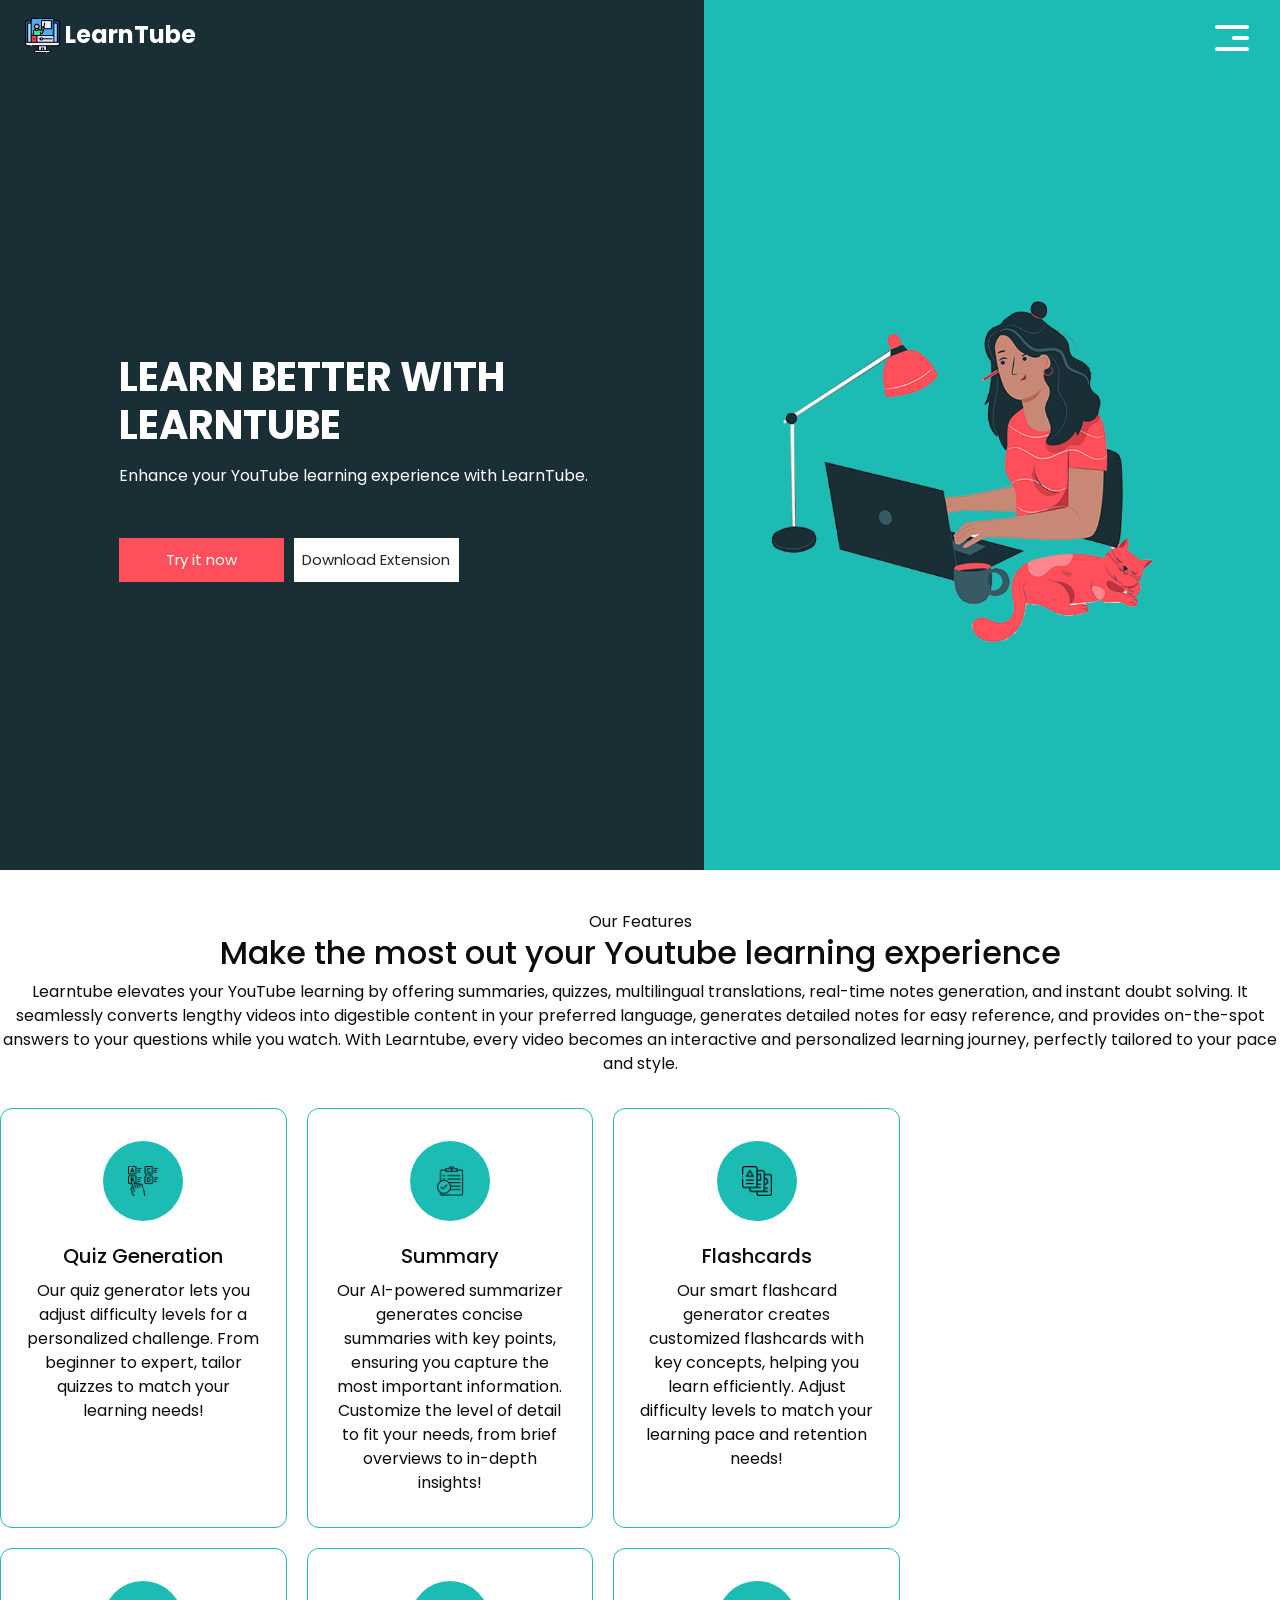
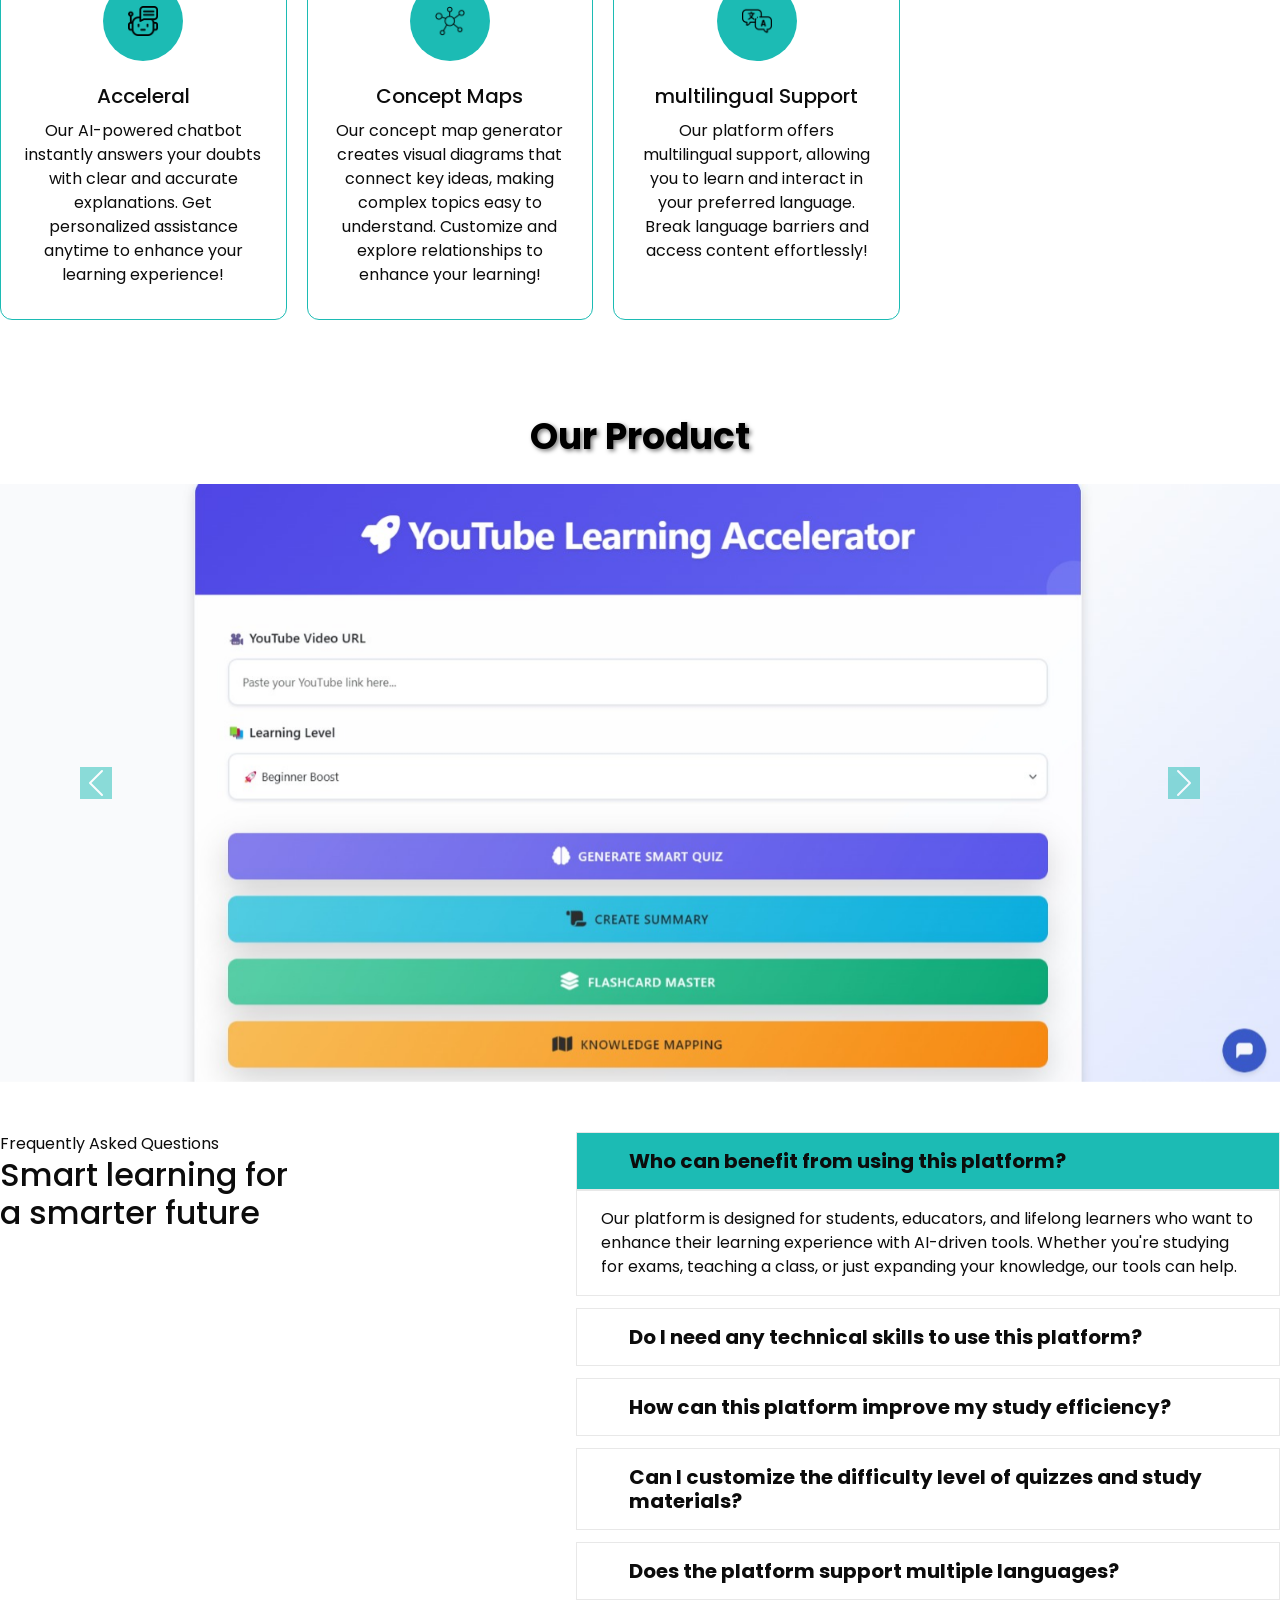
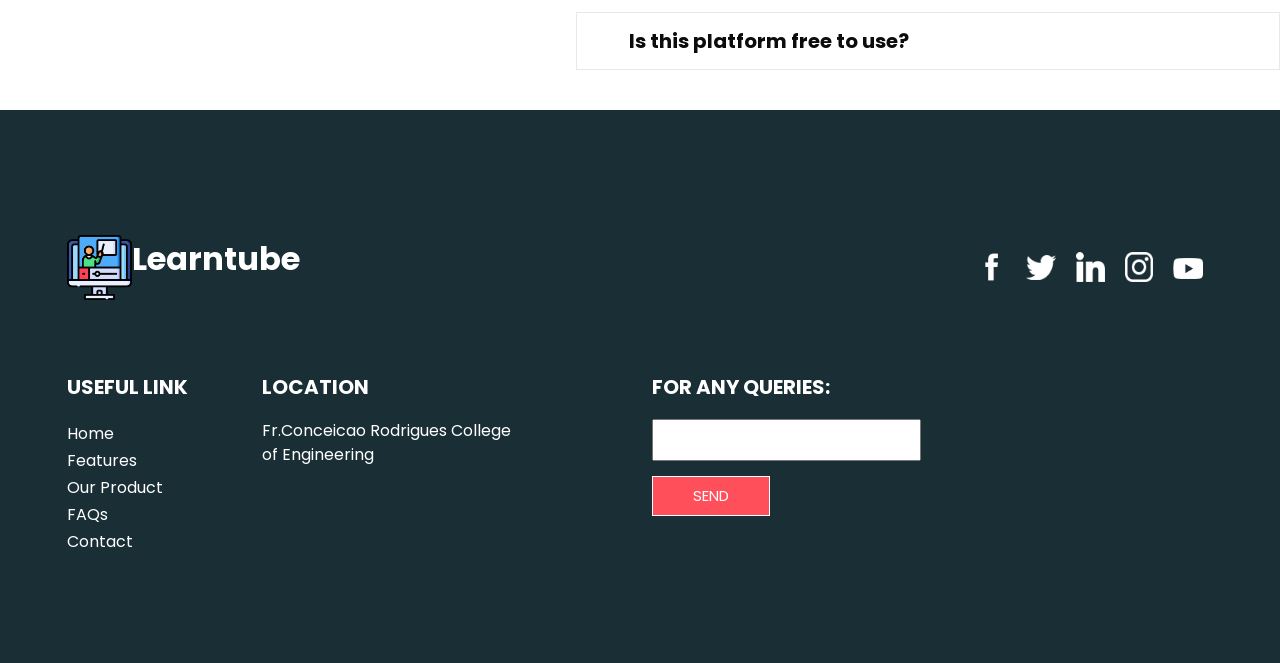
==== commit 64ed9049: "Fix: updated model configuration and transcript extraction logic" ====
--- a/LearnTube website final/LearnTube website final/Learntube-html/index.html
+++ b/LearnTube website final/LearnTube website final/Learntube-html/index.html
@@ -129,7 +129,7 @@
                           Enhance your YouTube learning experience with LearnTube.
                       </p>
                       <div class="btn-box">
-                          <a href="http://localhost:5000/" class="btn-1">
+                          <a href="http://127.0.0.1:5000" class="btn-1">
                               Try it now
                           </a>
                           <a href="#" class="btn-2">
@@ -452,18 +452,6 @@
               </p>
             </div>
 
-            <div class="col-md-3 col-lg-2 offset-lg-1">
-              <h5>
-                Project by:
-              </h5>
-              <p>
-                Nicole Mascarenhas<br>
-                Vaishnavi Pratap<br>
-                Nevil Narikod<br>
-                Arnav Pandita<br>
-              </p>
-            </div>
-
             <div class="col-md-3  offset-lg-1">
               <div class="info_form ">
                 <h5>
@@ -482,43 +470,8 @@
         <div class="row">
           <div class="col-lg-9 col-md-10 mx-auto">
             <div class="info_contact layout_padding2">
-              <div class="row">
-                <div class="col-md-3">
-                  <a href="#" class="link-box">
-                    <div class="img-box">
-                      <img src="images/location.png" alt="">
-                    </div>
-                    <div class="detail-box">
-                      <h6>
-                        Bandra
-                      </h6>
-                    </div>
-                  </a>
-                </div>
-                <div class="col-md-4">
-                  <a href="#" class="link-box">
-                    <div class="img-box">
-                      <img src="images/mail.png" alt="">
-                    </div>
-                    <div class="detail-box">
-                      <h6>
-                        nevilanil12@gmail.com
-                      </h6>
-                    </div>
-                  </a>
-                </div>
-                <div class="col-md-5">
-                  <a href="#" class="link-box">
-                    <div class="img-box">
-                      <img src="images/call.png" alt="">
-                    </div>
-                    <div class="detail-box">
-                      <h6>
-                        Call +91 7900085543
-                      </h6>
-                    </div>
-                  </a>
-                </div>
+
+                
               </div>
             </div>
           </div>
@@ -542,4 +495,4 @@
 </body>
 </body>
 
-</html>+</html>
